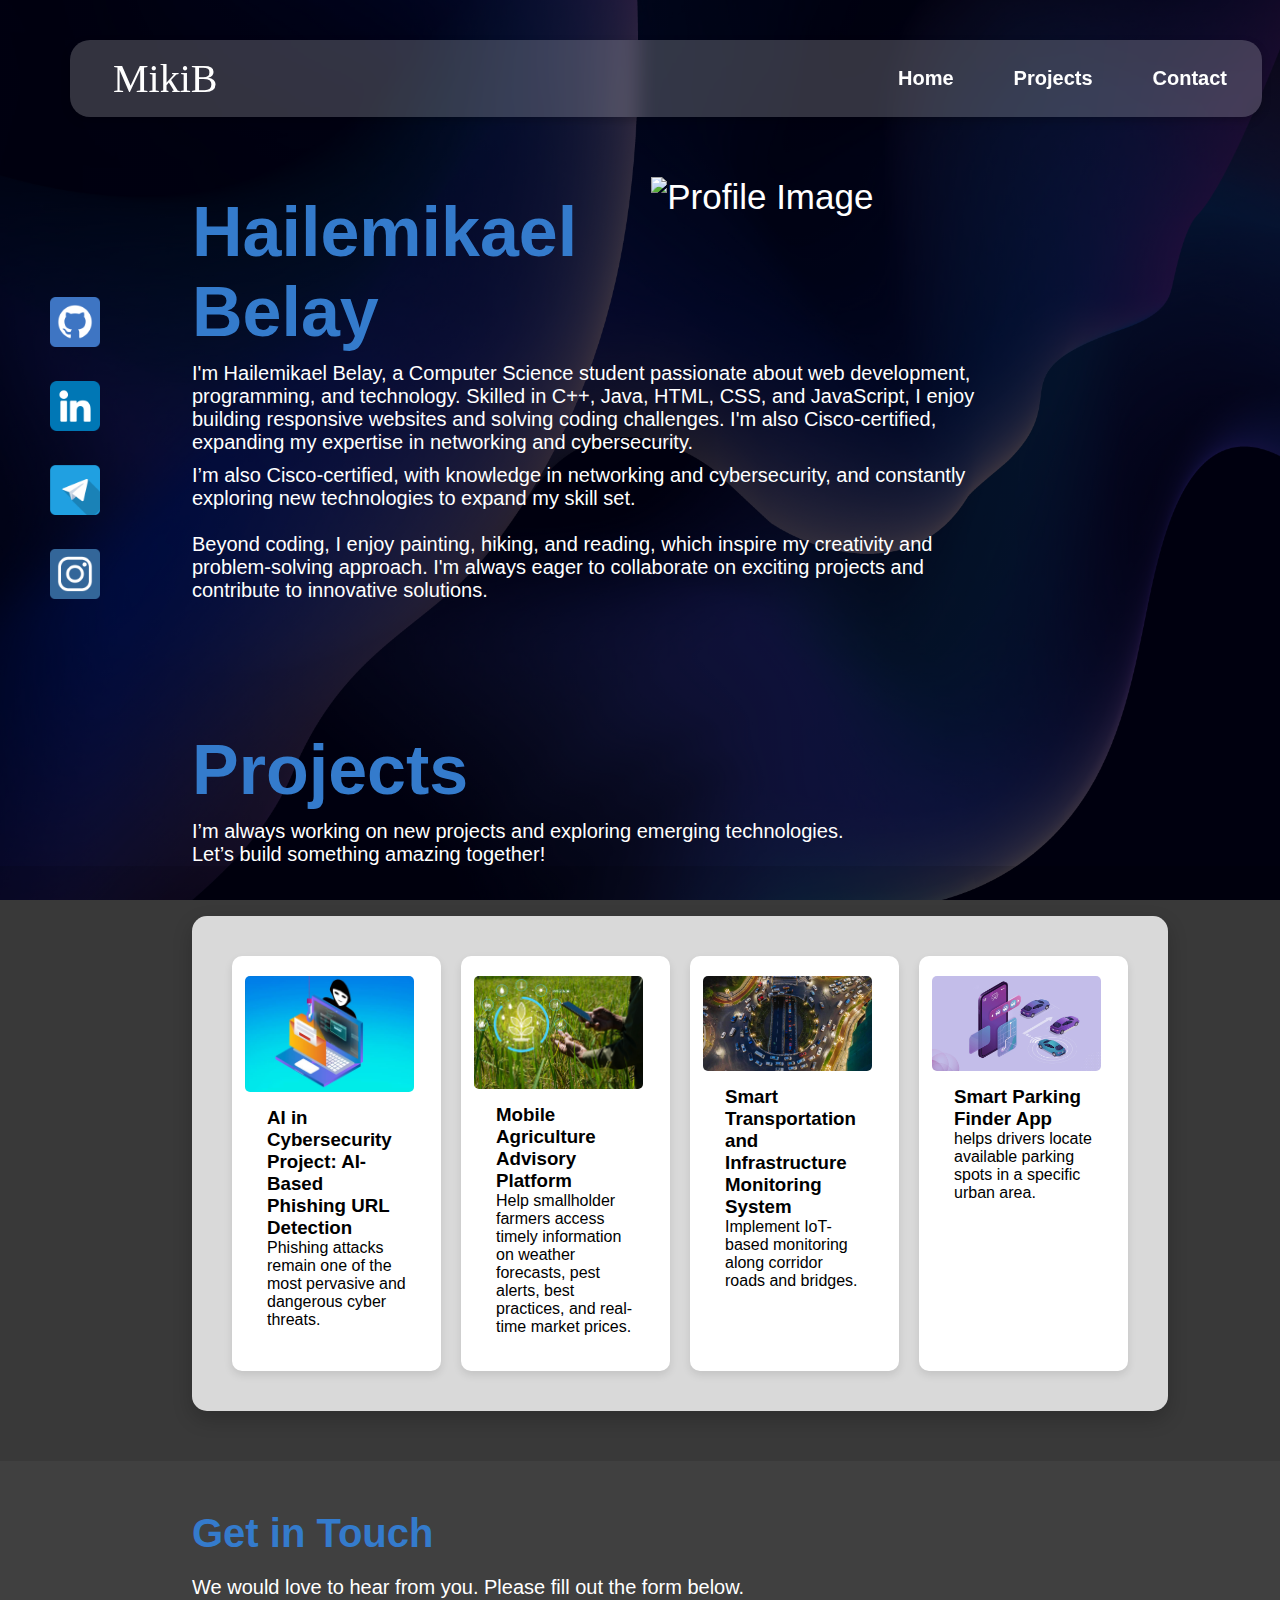
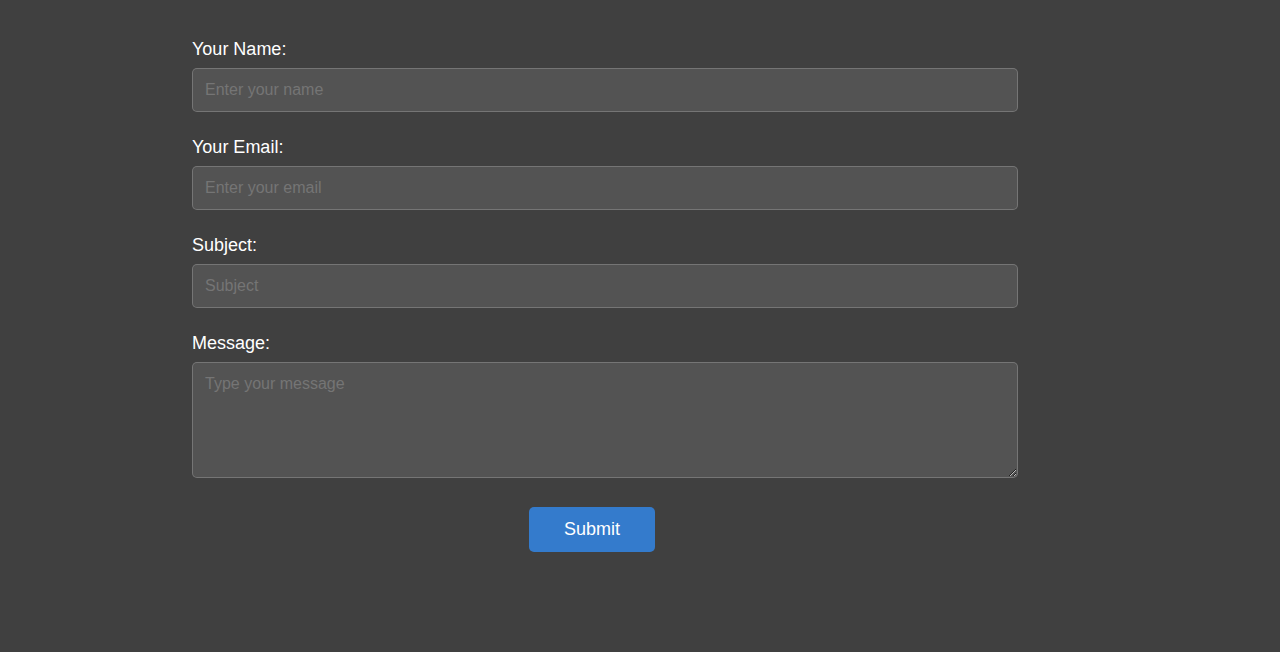
==== index.html @ 1b43ee34 "update index, social links" ====
<!DOCTYPE html>
<html lang="en">
<head>
  <link rel="stylesheet" href="style.css">
  <meta charset="UTF-8">
  <link rel="preconnect" href="https://fonts.googleapis.com">
  <link rel="preconnect" href="https://fonts.gstatic.com" crossorigin>
  <link
    href="https://fonts.googleapis.com/css2?family=Dancing+Script:wght@700&display=swap"
    rel="stylesheet"
  >
  <meta name="viewport" content="width=device-width, initial-scale=1.0">
  <title>Portfolio</title>
</head>
<body>

  <div class="banner">
    <nav class="navbar">
      <div class="logo-text">MikiB</div>
      <ul class="nav-links">
        <li><a href="#home">Home</a></li>
        <li><a href="#projects">Projects</a></li>
        <li><a href="#contacts">Contact</a></li>
      </ul>
    </nav>
    
    <section id="home" class="content">
      <img src="icons/miki.png" class="profile-img" alt="Profile Image">
        <div class="text">
            <h1>Hailemikael Belay</h1>
              <p>
              I'm Hailemikael Belay, a Computer Science student passionate about web development,<br>
              programming, and technology. Skilled in C++, Java, HTML, CSS, and JavaScript, I enjoy<br>
              building responsive websites and solving coding challenges. I'm also Cisco-certified,<br>
              expanding my expertise in networking and cybersecurity.
              </p>
              <p>
              I’m also Cisco-certified, with knowledge in networking and cybersecurity, and constantly<br>
              exploring new technologies to expand my skill set.<br><br>
              Beyond coding, I enjoy painting, hiking, and reading, which inspire my creativity and<br>
              problem-solving approach. I'm always eager to collaborate on exciting projects and <br>
              contribute to innovative solutions.
              </p>
        </div>
    </section>

    <section id="projects" class="projects">
      <h1>Projects</h1>
      <p>
        I’m always working on new projects and exploring emerging technologies.<br>
        Let’s build something amazing together! 
      </p>
    </section>

    <section class="projects-section">
      <div class="project-box">
        <ul>
          <li class="project-item">
            <img src="project1.jpg" alt="Project 1" class="project-image">
            <div class="project-info">
              <h3>AI in Cybersecurity Project: AI-Based Phishing URL Detection</h3>
              <p>Phishing attacks remain one of the most pervasive and dangerous cyber threats.</p>
            </div>
          </li>

          <li class="project-item">
            <img src="project2.jpg" alt="Project 2" class="project-image">
            <div class="project-info">
              <h3>Mobile Agriculture Advisory Platform</h3>
              <p>Help smallholder farmers access timely information on weather forecasts, pest alerts, best practices, and real-time market prices.</p>
            </div>
          </li>

          <li class="project-item">
            <img src="project3.jpg" alt="Project 3" class="project-image">
            <div class="project-info">
              <h3>Smart Transportation and Infrastructure Monitoring System</h3>
              <p>Implement IoT-based monitoring along corridor roads and bridges.</p>
            </div>
          </li>
          
          <li class="project-item">
            <img src="project4.jpg" alt="Project 4" class="project-image">
            <div class="project-info">
              <h3>Smart Parking Finder App </h3>
              <p>helps drivers locate available parking spots in a specific urban area.</p>
            </div>
          </li>

        </ul>
      </div>
    </section>


    <section id="contacts">
    <div  class="contact-wrapper">
      <h1>Get in Touch</h1>
      <p>We would love to hear from you. Please fill out the form below.</p>
      <form id="contact-form" action="#" method="POST">
        <div class="form-group">
          <label for="name">Your Name:</label>
          <input type="text" id="name" name="name" placeholder="Enter your name" required />
        </div>
        <div class="form-group">
          <label for="email">Your Email:</label>
          <input type="email" id="email" name="email" placeholder="Enter your email" required />
        </div>
        <div class="form-group">
          <label for="subject">Subject:</label>
          <input type="text" id="subject" name="subject" placeholder="Subject" />
        </div>
        <div class="form-group">
          <label for="message">Message:</label>
          <textarea id="message" name="message" rows="5" placeholder="Type your message" required></textarea>
        </div>
        <button type="submit">Submit</button>
      </form>
    </div>
  </section>
    

  </div>

  <nav class="social">
    <ul class="nav-social">
      <li><a href="https://github.com/MikiB4"><img src="icons/github.png" alt="GitHub" style="width: 50px;"></a></li>
      <li><a href="https://www.linkedin.com/in/miki-belay-b431b9229/"><img src="icons/linkedin.png" alt="LinkedIn" style="width: 50px;"></a></li>
      <li><a href="https://telegram.com"><img src="icons/telegram.png" alt="Telegram" style="width: 50px;"></a></li>
      <li><a href="https://instagram.com"><img src="icons/instagram.png" alt="Instagram" style="width: 50px;"></a></li>
    </ul>
  </nav>

</body>
</html>
---- style.css ----
/* Reset styles */
* {
    margin: 0;
    padding: 0;
    font-family: sans-serif;
    list-style: none;
    text-decoration: none;
  }
  
  /* background image */
  body {
    background: linear-gradient(rgba(0,0,0,0.75), rgba(0,0,0,0.75)),
                url('background.jpg') no-repeat center center fixed;
    background-size: cover;
  }
  
  .banner {
    width: 100%;
    min-height: 100vh; /* Use min-height to allow content growth if needed */
    position: relative;
  }
  
/* Navbar styling */
  .navbar {
    width: 90%; /* Adjust width for better spacing */
    margin: 20px auto 0 50px; /* Adds margin at the top and left */
    padding: 15px 20px;
    border-radius: 20px;
    display: flex;
    background: rgba(255, 255, 255, 0.2); /* Semi-transparent */
    backdrop-filter: blur(10px); /* Blurring effect */
    -webkit-backdrop-filter: blur(10px); /* Safari support */
    box-shadow: 0 4px 10px rgba(0, 0, 0, 0.2);
    align-items: center;
    justify-content: space-between;
    font-size: 20px;
    position: fixed;
    top: 20px; /* Space from top */
    left: 20px; /* Space from left */
    right: 20px; /* Prevents stretching to the full screen */
    z-index: 1000;
  }

  .logo-text {
    font-family: 'Lucida Hand', 'Brush Script MT', cursive;
    font-size: 40px;
    color: #fff;
    padding-left: 2%;
  }
  
  /* Navigation links */
  .nav-links {
    display: flex;
    gap: 30px;
  }
  
  .nav-links li {
    display: inline-block;
  }
  
  .nav-links a {
    color: white;
    font-size: 20px;
    font-weight: bold;
    padding: 10px 15px;
    transition: 0.3s;
  }
  
  .nav-links a:hover {
    transform: scale(1.1);
    background: rgba(87, 194, 236, 0.3);
    border-radius: 5px;
  }
  
  /* Social icons styling */
  .social {
    position: fixed;
    width: 100%;
    top: 0;
    left: 0;
    display: flex;
    justify-content: flex-start;
    align-items: flex-start;
    padding: 20px;
  }
  
  .nav-social {
    position: fixed;
    left: 50px;
    top: 50%;
    transform: translateY(-50%);
    display: flex;
    flex-direction: column;
    gap: 30px;
  }
  
  .nav-social img {
    transition: transform 0.3s;
  }
  
  .nav-social img:hover {
    transform: scale(1.2);
  }
  
  /* Content styling */
  .content {
    color: white;
    font-size: 35px;
    text-align: left;
    padding-top: 15%;
    padding-left: 15%;
  }
  
  .content h1 {
    color: rgb(52, 123, 204);
  }
  
  .content p {
    margin-top: 10px;
    font-size: 20px;
  }
  
  /* Fixed profile image */
  .profile-img {
    float: right; /* Makes the image align to the right of its container */
    width: 500px; /* Adjust the width as needed */
   margin: 20px; /* Adds some spacing around the image */
    padding-right: 10%;
    position: relative; top: -35px;
  }
  
  /* Projects section styling */
  .projects {
    color: white;
    font-size: 35px;
    text-align: left;
    padding-top: 10%;
    padding-left: 15%;
  }
  
  .projects h1 {
    color: rgb(52, 123, 204);
  }
  
  .projects p {
    margin-top: 10px;
    font-size: 20px;
  }
  
  /* Container for all project ideas */
.projects-section {
  padding: 50px 15%;
  background: rgba(0, 0, 0, 0.1); /* Optional subtle background */
}

/* Main project box container */
.project-box {
  background: rgba(235, 235, 235, 0.9);
  border-radius: 15px;
  box-shadow: 0 8px 20px rgba(0, 0, 0, 0.2);
  padding: 40px;
  display: grid;
  gap: 20px;
  width: 100%;
  margin: 0 auto;
}

/* Styling for the list container */
.project-box ul {
  padding: 0;
  margin: 0;
  list-style: none;
  display: flex;
  flex-direction: row; /* Stacks items vertically */
  gap: 20px; /* Space between each card */
   /* Ensures the list takes up the full width of the container */

  margin: 0 auto; /* Centers the list */
}

/* Each project item card */
.project-item {
  background: #fff;
  border-radius: 10px;
  box-shadow: 0 4px 8px rgba(0, 0, 0, 0.1);
  flex-direction: column;
  display: flex;
  overflow: hidden;
  align-items: center;
  padding: 20px;
  width: 100%;
  max-width: 1200px; /* Expands the width but keeps a max limit */
}

.project-info {
  flex: 3; /* This allows project-info to expand to fill the remaining space */
  padding: 15px;

  
}

/* Project image styling */
.project-image {
  width: 100%;
  height: auto;
  border-radius: 5px;
  margin-right: 15px;
}

/* Contact Section Styling */
.contact-wrapper {
  
  padding: 50px 15% 100px;
  color: white;
}

.contact-wrapper h1 {
  color: rgb(52, 123, 204);
  font-size: 40px;
  margin-bottom: 20px;
  font-weight: 700;
}

.contact-wrapper p {
  font-size: 20px;
  margin-bottom: 40px;
}

#contact-form {
  max-width: 800px;
}

.form-group {
  margin-bottom: 25px;
}

.form-group label {
  display: block;
  font-size: 18px;
  margin-bottom: 8px;
  color: #fff;
}

.form-group input,
.form-group textarea {
  width: 100%;
  padding: 12px;
  font-size: 16px;
  background: rgba(255, 255, 255, 0.1);
  border: 1px solid rgba(255, 255, 255, 0.2);
  border-radius: 5px;
  color: #fff;
  transition: all 0.3s ease;
}

.form-group input:focus,
.form-group textarea:focus {
  outline: none;
  border-color: rgb(52, 123, 204);
  background: rgba(255, 255, 255, 0.15);
}

button[type="submit"] {
  background: rgb(52, 123, 204);
  color: white;
  padding: 12px 35px;
  border: none;
  border-radius: 5px;
  font-size: 18px;
  cursor: pointer;
  transition: all 0.3s ease;
  display: block;
  margin-left: auto;
  margin-right: auto;
}

button[type="submit"]:hover {
  background: rgb(40, 100, 180);
  transform: translateY(-2px);
}
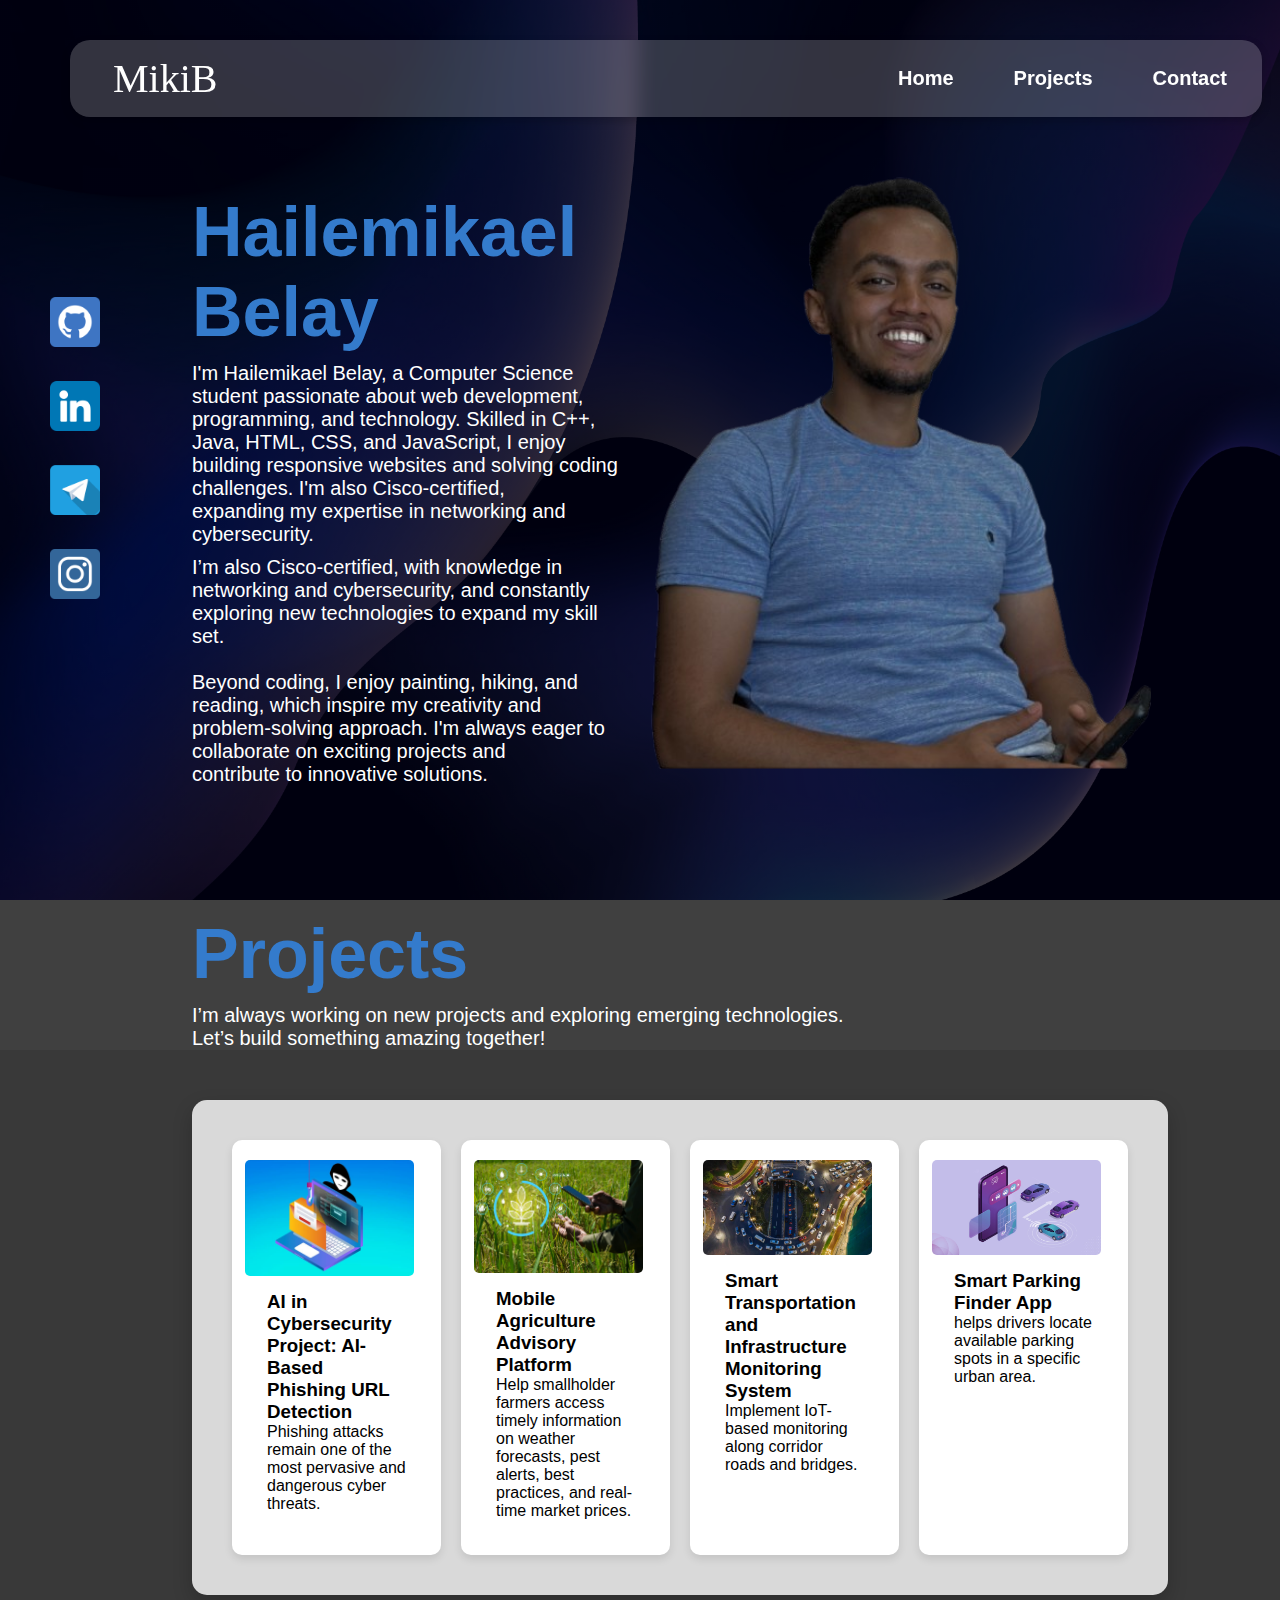
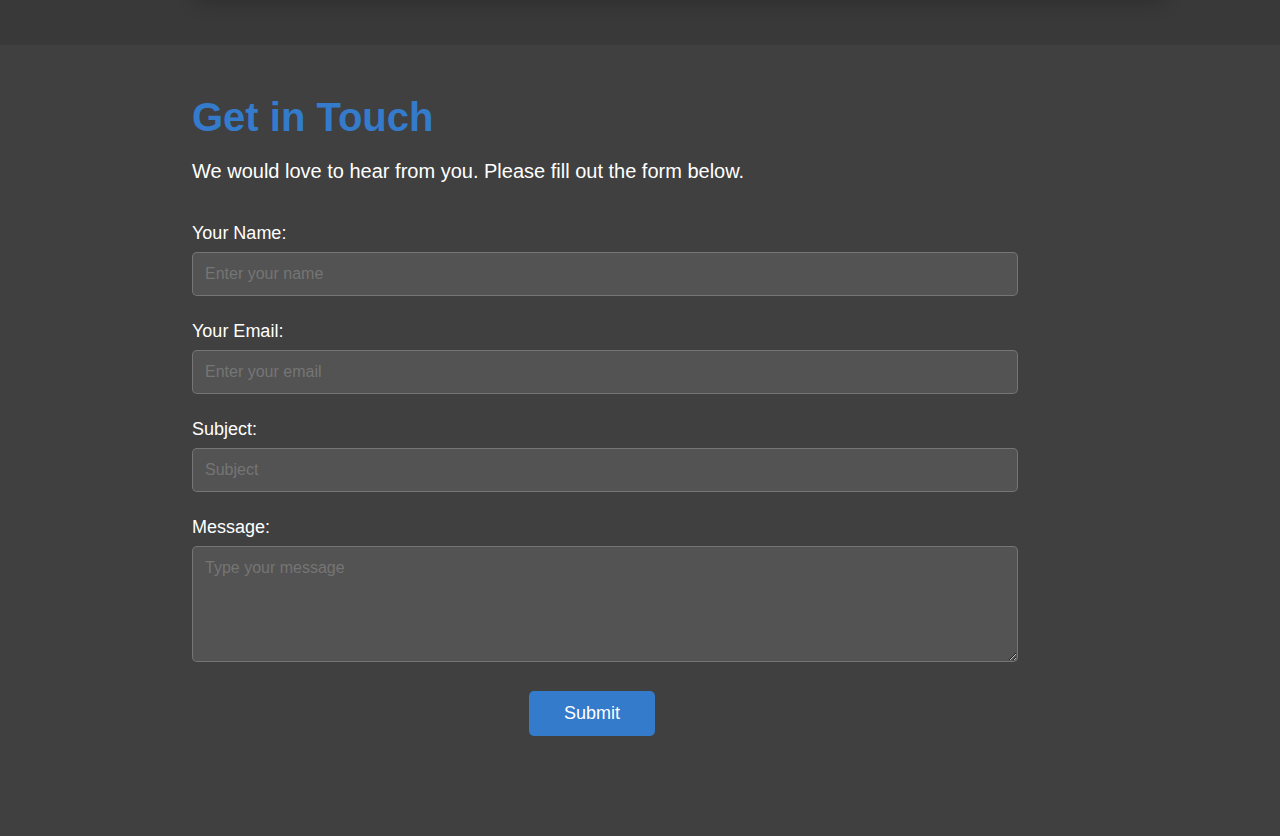
==== commit 12757fca: "update index" ====
--- a/index.html
+++ b/index.html
@@ -25,7 +25,7 @@
     </nav>
     
     <section id="home" class="content">
-      <img src="icons/miki.png" class="profile-img" alt="Profile Image">
+      <img src="icons/mik.png" class="profile-img" alt="Profile Image">
         <div class="text">
             <h1>Hailemikael Belay</h1>
               <p>
@@ -125,8 +125,8 @@
     <ul class="nav-social">
       <li><a href="https://github.com/MikiB4"><img src="icons/github.png" alt="GitHub" style="width: 50px;"></a></li>
       <li><a href="https://www.linkedin.com/in/miki-belay-b431b9229/"><img src="icons/linkedin.png" alt="LinkedIn" style="width: 50px;"></a></li>
-      <li><a href="https://telegram.com"><img src="icons/telegram.png" alt="Telegram" style="width: 50px;"></a></li>
-      <li><a href="https://instagram.com"><img src="icons/instagram.png" alt="Instagram" style="width: 50px;"></a></li>
+      <li><a href="https://t.me/Mikib3"><img src="icons/telegram.png" alt="Telegram" style="width: 50px;"></a></li>
+      <li><a href="https://www.instagram.com/miki_belay_/"><img src="icons/instagram.png" alt="Instagram" style="width: 50px;"></a></li>
     </ul>
   </nav>
 
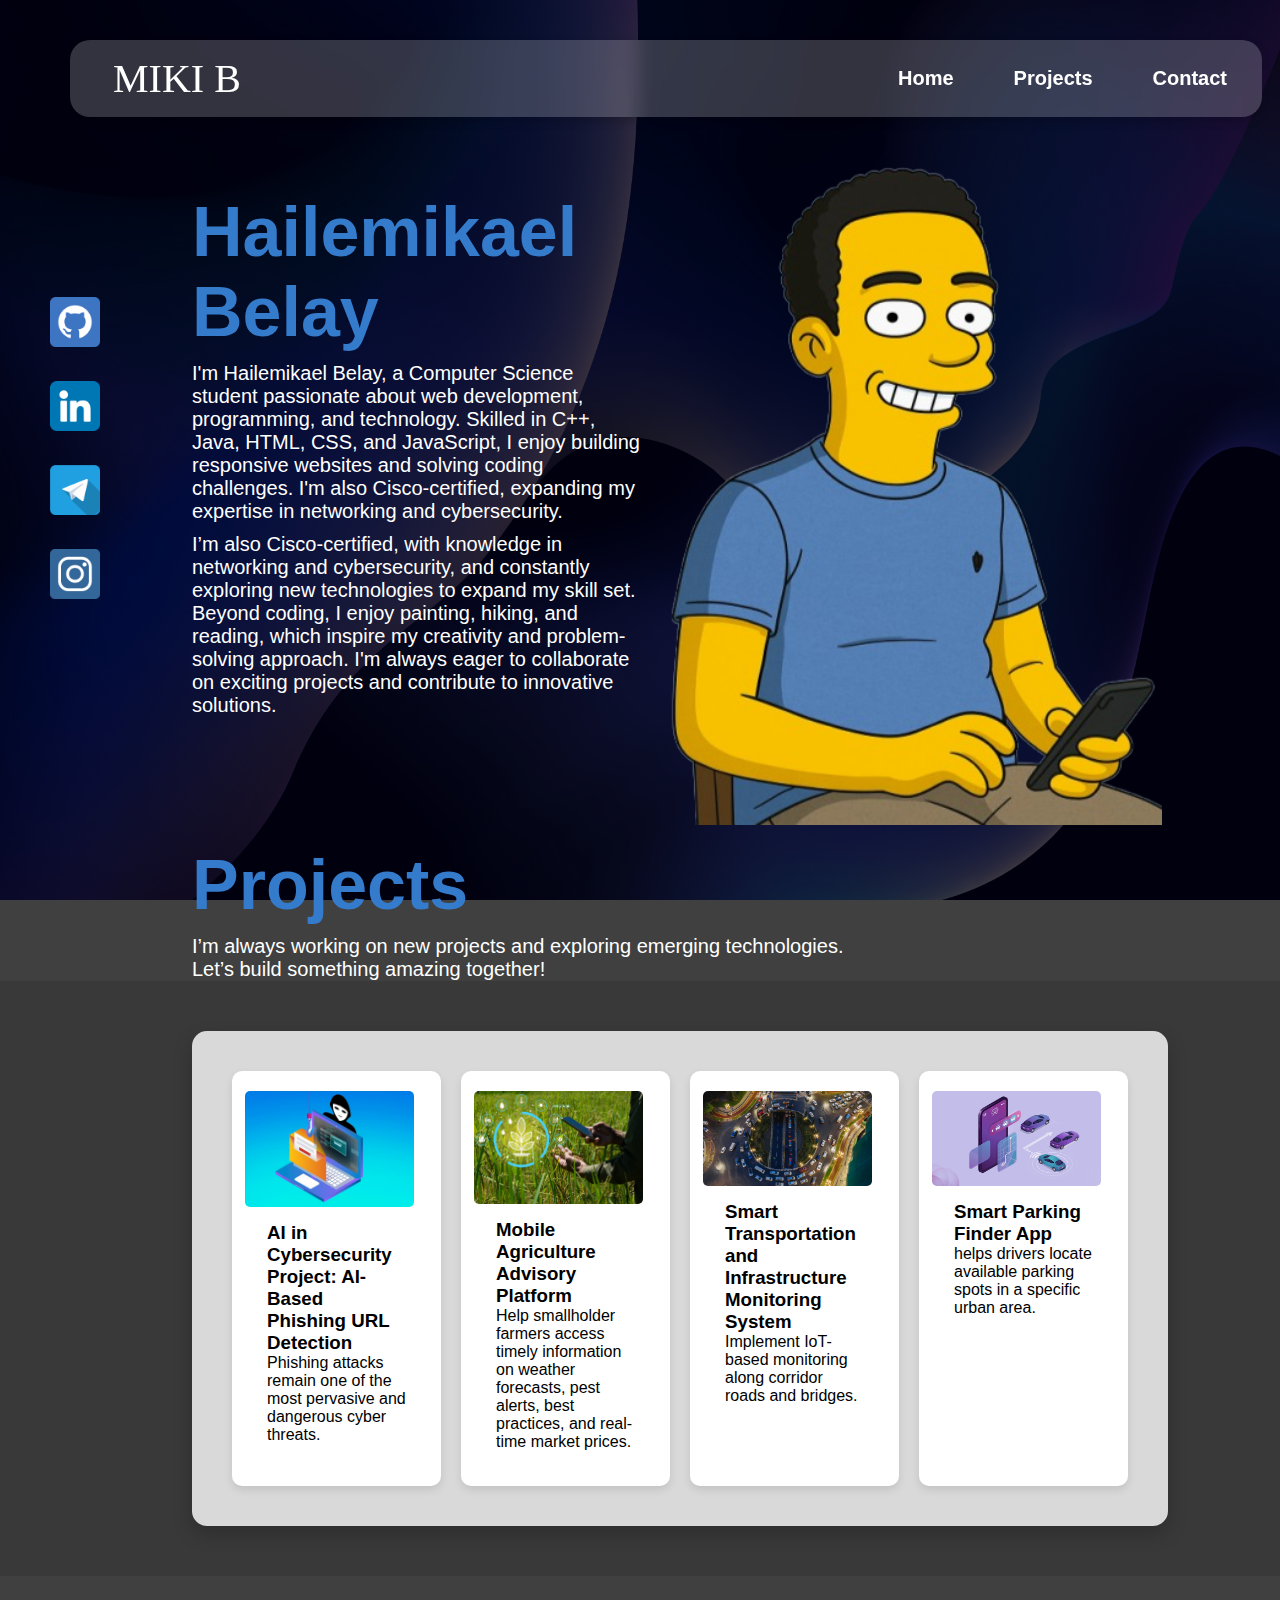
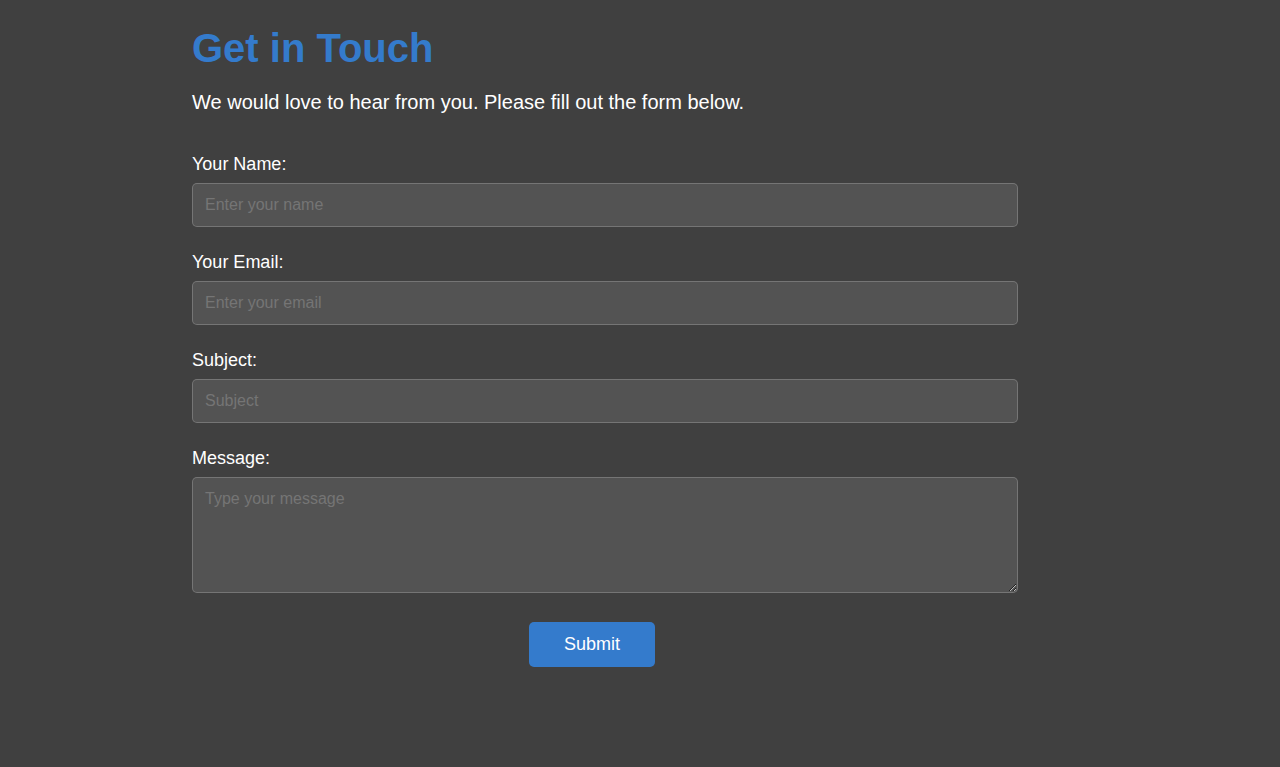
==== commit 441282f7: "resize the website for different resolutions" ====
--- a/index.html
+++ b/index.html
@@ -11,38 +11,49 @@
   >
   <meta name="viewport" content="width=device-width, initial-scale=1.0">
   <title>Portfolio</title>
+
+  <script>
+    function toggleMenu() {
+      const navLinks = document.getElementById("navLinks");
+      navLinks.classList.toggle("active");
+    }
+  </script>
+
 </head>
 <body>
 
-  <div class="banner">
-    <nav class="navbar">
-      <div class="logo-text">MikiB</div>
-      <ul class="nav-links">
-        <li><a href="#home">Home</a></li>
-        <li><a href="#projects">Projects</a></li>
-        <li><a href="#contacts">Contact</a></li>
-      </ul>
-    </nav>
+  <nav class="navbar">
+    <div class="logo-text">MIKI B</div>
+    <div class="hamburger" onclick="toggleMenu()">☰</div>
+    <div class="nav-links" id="navLinks">
+      <a href="#home">Home</a>
+      <a href="#projects">Projects</a>
+      <a href="#contacts">Contact</a>
+    </div>
+  </nav>
     
     <section id="home" class="content">
-      <img src="icons/mik.png" class="profile-img" alt="Profile Image">
+      <img src="icons/miki.png" class="profile-img" alt="Profile Image">
         <div class="text">
             <h1>Hailemikael Belay</h1>
               <p>
-              I'm Hailemikael Belay, a Computer Science student passionate about web development,<br>
-              programming, and technology. Skilled in C++, Java, HTML, CSS, and JavaScript, I enjoy<br>
-              building responsive websites and solving coding challenges. I'm also Cisco-certified,<br>
+              I'm Hailemikael Belay, a Computer Science student passionate about web development,
+              programming, and technology. Skilled in C++, Java, HTML, CSS, and JavaScript, I enjoy
+              building responsive websites and solving coding challenges. I'm also Cisco-certified,
               expanding my expertise in networking and cybersecurity.
               </p>
               <p>
-              I’m also Cisco-certified, with knowledge in networking and cybersecurity, and constantly<br>
-              exploring new technologies to expand my skill set.<br><br>
-              Beyond coding, I enjoy painting, hiking, and reading, which inspire my creativity and<br>
-              problem-solving approach. I'm always eager to collaborate on exciting projects and <br>
+              I’m also Cisco-certified, with knowledge in networking and cybersecurity, and constantly
+              exploring new technologies to expand my skill set.
+              Beyond coding, I enjoy painting, hiking, and reading, which inspire my creativity and
+              problem-solving approach. I'm always eager to collaborate on exciting projects and 
               contribute to innovative solutions.
               </p>
         </div>
     </section>
+
+
+    
 
     <section id="projects" class="projects">
       <h1>Projects</h1>
--- a/style.css
+++ b/style.css
@@ -125,8 +125,8 @@
     float: right; /* Makes the image align to the right of its container */
     width: 500px; /* Adjust the width as needed */
    margin: 20px; /* Adds some spacing around the image */
-    padding-right: 10%;
-    position: relative; top: -35px;
+    padding-right: 9%;
+    position: relative; top: -50px;
   }
   
   /* Projects section styling */
@@ -277,4 +277,176 @@
 button[type="submit"]:hover {
   background: rgb(40, 100, 180);
   transform: translateY(-2px);
-}+}
+
+/* Responsive Design */
+
+.hamburger {
+  display: none;
+  font-size: 28px;
+  cursor: pointer;
+  padding-right: 20px;
+}
+
+@media (max-width: 1000px) {
+  .hamburger {
+    display: block;
+  }
+
+  .nav-links {
+    display: none;
+    flex-direction: column;
+    width: 100%;
+    background-color: #1d1f1f;
+    position: absolute;
+    top: 60px;
+    left: 0;
+    z-index: 1;
+  }
+
+  .nav-links.active {
+    display: flex;
+  }
+
+  .nav-links a {
+    padding: 12px 20px;
+    border-top: 1px solid #333;
+  }
+}
+
+
+/* For Tablets and smaller desktops */
+@media (max-width: 1024px) {
+  .navbar {
+    flex-direction: column;
+    align-items: flex-start;
+    font-size: 18px;
+  }
+
+  .nav-links {
+    flex-direction: column;
+    gap: 10px;
+    padding-top: 10px;
+  }
+
+  .content {
+    padding: 20% 10% 0;
+    font-size: 28px;
+  }
+
+  .profile-img {
+    width: 300px;
+    float: none;
+    display: block;
+    margin: 20px auto;
+    padding-right: 0;
+  }
+
+  .projects {
+    padding: 20% 10% 0;
+    font-size: 28px;
+  }
+
+  .projects-section {
+    padding: 40px 10%;
+  }
+
+  .project-box ul {
+    flex-direction: column;
+    align-items: center;
+  }
+
+  .project-item {
+    width: 100%;
+  }
+
+  .contact-wrapper {
+    padding: 40px 10%;
+  }
+
+  button[type="submit"] {
+    width: 100%;
+  }
+
+  .nav-social {
+    left: 10px;
+  }
+}
+@media (max-width: 1000px) {
+.profile-img {
+  display: none;
+}
+}
+
+/* For Mobile Devices */
+@media (max-width: 1000px) {
+  .logo-text {
+    font-size: 28px;
+  }
+
+ 
+
+  .navbar {
+    flex-direction: column;
+    padding: 10px;
+    font-size: 16px;
+    margin: 10px;
+    left: 10px;
+    right: 10px;
+  }
+
+  .nav-links {
+    gap: 8px;
+    font-size: 14px;
+  }
+
+  .content {
+    padding: 25% 5% 0;
+    font-size: 22px;
+  }
+
+  .content p {
+    font-size: 16px;
+  }
+
+  .projects {
+    font-size: 22px;
+    padding: 25% 5% 0;
+  }
+
+  .projects p {
+    font-size: 16px;
+  }
+
+  .project-box {
+    padding: 20px;
+  }
+
+  .project-item {
+    padding: 10px;
+  }
+
+  .contact-wrapper h1 {
+    font-size: 30px;
+  }
+
+  .contact-wrapper p,
+  .form-group label,
+  .form-group input,
+  .form-group textarea {
+    font-size: 16px;
+  }
+
+  .nav-social {
+    top: auto;
+    bottom: 20px;
+    left: 20px;
+    flex-direction: row;
+    gap: 15px;
+    transform: none;
+  }
+
+  .nav-social img {
+    width: 30px !important;
+  }
+}
